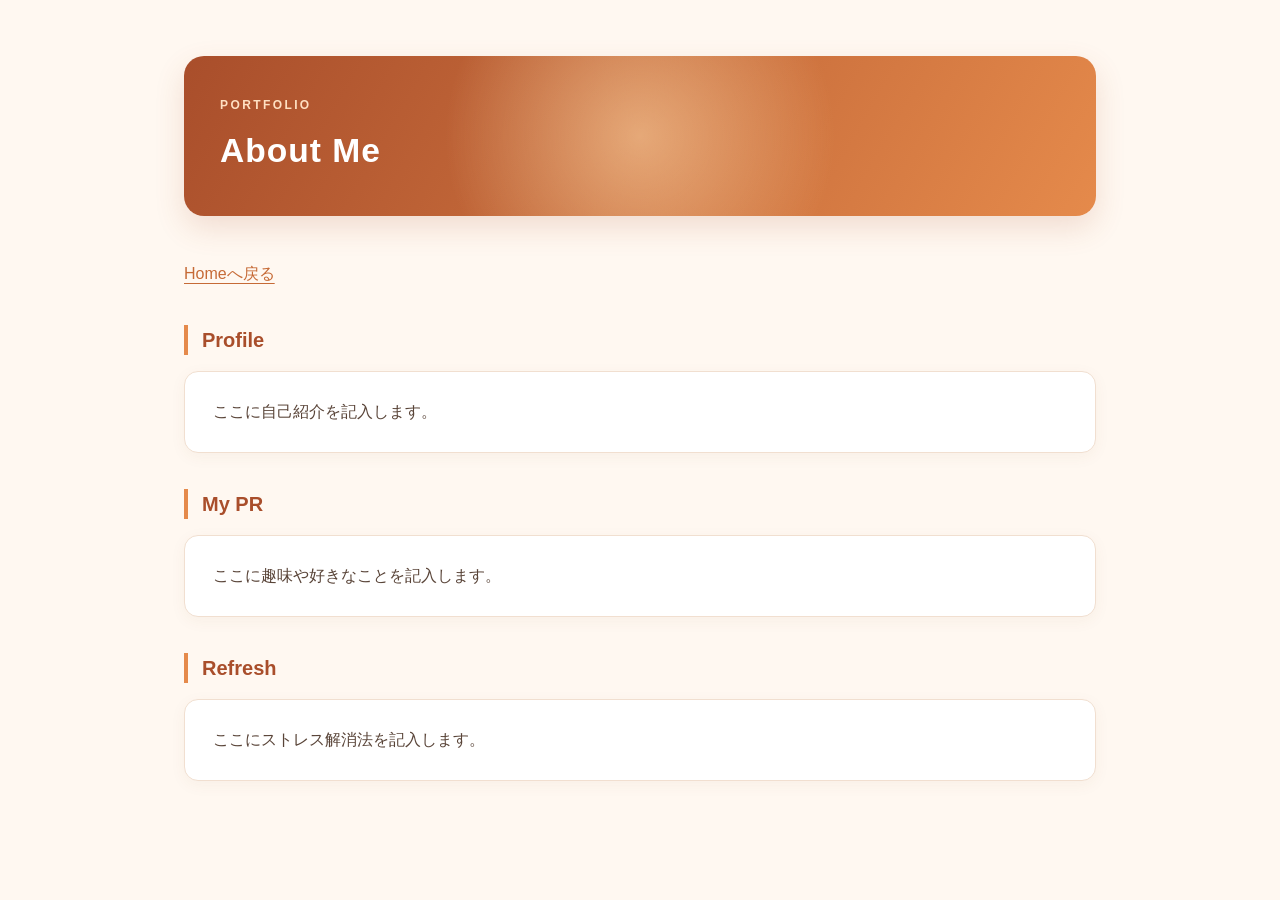
==== aboutme.html @ 0bdc8d9b "Merge pull request #9 from Polytech-Saito/feat/8 feat: add About Me" ====
<!DOCTYPE html>
<html>
<head>
<meta charset="UTF-8">
<meta name="viewport" content="width=device-width, initial-scal=1.0">
<title>About Me | ポートフォリオ公開サイト</title>
<link rel="stylesheet" href="css/style.css">
</head>
<body>
	<header>
		<h1>About Me</h1>
		<nav aria-label="ページナビゲーション">
					<a href="index.html">Homeへ戻る</a>
		</nav>
	</header>
	
	<main>
		<section>
			<h2>Profile</h2>
			<p>ここに自己紹介を記入します。</p>
		</section>
		<section>
			<h2>My PR</h2>
			<p>ここに趣味や好きなことを記入します。</p>
		</section>
		<section>
					<h2>Refresh</h2>
					<p>ここにストレス解消法を記入します。</p>
				</section>
	</main>
</body>
</html>
---- css/style.css ----
/* 余白や枠線を含めて、要素のサイズを計算する */
* {
    box-sizing: border-box;
}

/* ページ全体の背景 */
html {
    min-height: 100%;
    background-color: #fff8f1;
}

/* コンテンツを中央に配置する */
body {
    max-width: 960px;
    margin: 0 auto;
    padding: 56px 24px 80px;
    font-family: "Segoe UI", "Hiragino Kaku Gothic ProN",
        "Yu Gothic", Meiryo, sans-serif;
    color: #594438;
    line-height: 1.8;
    overflow-wrap: anywhere;
}

/* サイトのタイトル */
h1 {
    margin: 0 0 44px;
    padding: 40px 36px;
    border-radius: 20px;
    background: linear-gradient(120deg, #a94e2b, #e58a4b);
    box-shadow: 0 12px 30px rgba(169, 78, 43, 0.16);
    color: #ffffff;
    font-size: clamp(1.5rem, 3.5vw, 2.1rem);
    line-height: 1.5;
    letter-spacing: 0.03em;
}

/* タイトルの上に添える小さなラベル */
h1::before {
    content: "PORTFOLIO";
    display: block;
    margin-bottom: 12px;
    color: #ffe0c2;
    font-size: 0.75rem;
    font-weight: 600;
    letter-spacing: 0.2em;
}

/* 「自己紹介」「ポートフォリオ」の見出し */
h2 {
    margin: 36px 0 16px;
    padding-left: 14px;
    border-left: 4px solid #e58a4b;
    color: #a94e2b;
    font-size: 1.25rem;
    line-height: 1.5;
}

/* 本文を白いカードとして表示する */
p {
    margin: 0;
    padding: 24px 28px;
    border: 1px solid #f1dfd0;
    border-radius: 14px;
    background-color: #ffffff;
    box-shadow: 0 4px 16px rgba(120, 75, 45, 0.05);
    line-height: 2;
}

/* 作品紹介用のカード */
.portfolio-card {
    padding: 28px;
    border-top: 3px solid #e58a4b;
    color: #a94e2b;
    font-size: 1.15rem;
    font-weight: 700;
}

/* 作品名の上に添える小さなラベル */
.portfolio-card::before {
    content: "PROJECT";
    display: block;
    margin-bottom: 8px;
    color: #b18a72;
    font-size: 0.7rem;
    font-weight: 600;
    letter-spacing: 0.15em;
}

/* リンクを追加した場合の見た目 */
a {
    color: #c66a36;
    text-decoration-thickness: 1px;
    text-underline-offset: 4px;
}

a:hover {
    color: #93401f;
    text-decoration-thickness: 2px;
}

a:focus-visible {
    outline: 3px solid #e58a4b;
    outline-offset: 5px;
}

/* スマートフォンなど、画面が狭い場合 */
@media (max-width: 600px) {
    body {
        padding: 28px 16px 48px;
    }

    h1 {
        margin-bottom: 32px;
        padding: 28px 20px;
        border-radius: 16px;
    }

    h2 {
        margin-top: 28px;
        font-size: 1.1rem;
    }

    p,
    .portfolio-card {
        padding: 20px;
    }
}


/* =========================================================
   JavaScript と組み合わせた演出
   ========================================================= */

/* ダークモードの切り替えボタン */
.theme-toggle {
    display: block;
    margin: 0 0 18px auto;
    padding: 10px 18px;
    border: 1px solid #edcfb8;
    border-radius: 999px;
    background: #ffffff;
    color: #a94e2b;
    font: inherit;
    font-size: 0.9rem;
    font-weight: 700;
    cursor: pointer;
    transition: background-color 0.2s, transform 0.2s;
}

.theme-toggle:hover {
    background-color: #fff0e2;
    transform: translateY(-2px);
}

.theme-toggle:focus-visible {
    outline: 3px solid #e58a4b;
    outline-offset: 3px;
}

/* タイトル上をマウスが動くと光の位置が変わる */
h1 {
    background:
        radial-gradient(circle at var(--mouse-x, 50%) var(--mouse-y, 50%),
            rgba(255, 218, 170, 0.55), transparent 42%),
        linear-gradient(120deg, #a94e2b, #e58a4b);
}

/* 画面内に入ると、ふわっと表示する */
.js-enabled .reveal {
    opacity: 0;
    transform: translateY(22px);
    transition: opacity 0.7s ease, transform 0.7s ease;
}

.js-enabled .reveal.is-visible {
    opacity: 1;
    transform: translateY(0);
}

/* 作品カードはマウスを乗せると少し浮く */
.portfolio-card {
    transition: box-shadow 0.25s ease, transform 0.25s ease,
        opacity 0.7s ease;
}

.portfolio-card.is-visible:hover {
    transform: translateY(-5px);
    box-shadow: 0 12px 32px rgba(169, 78, 43, 0.16);
}

/* ダークモード */
html.dark {
    background-color: #1c1511;
}

.dark body {
    color: #eadbd0;
}

.dark h2 {
    color: #ffd0a8;
    border-left-color: #f0a36b;
}

.dark p {
    background-color: #30231d;
    color: #f5e8df;
    border-color: #594236;
    box-shadow: 0 5px 18px rgba(0, 0, 0, 0.2);
}

.dark .portfolio-card {
    border-top-color: #f0a36b;
}

.dark .portfolio-card::before {
    color: #c5a28c;
}

.dark .theme-toggle {
    color: #f5e8df;
    background-color: #382820;
    border-color: #6b5040;
}

.dark .theme-toggle:hover {
    background-color: #4a3529;
}

.dark a {
    color: #ffbd8a;
}

/* アニメーションを控えたい設定の人には、動かさず表示する */
@media (prefers-reduced-motion: reduce) {
    .js-enabled .reveal {
        opacity: 1;
        transform: none;
        transition: none;
    }

    .theme-toggle,
    .portfolio-card {
        transition: none;
    }

    .theme-toggle:hover,
    .portfolio-card.is-visible:hover {
        transform: none;
    }
}


/* ==========================================
   ポートフォリオ一覧
   ========================================== */

/* カードを横並びにする */
.portfolio-grid {
    display: grid;
    grid-template-columns: repeat(2, minmax(0, 1fr));
    gap: 24px;
}

/* カード全体 */
.portfolio-grid .portfolio-card {
    padding: 0;
    overflow: hidden;
    background: #ffffff;
    border: 1px solid #f1dfd0;
    border-radius: 16px;
    box-shadow: 0 4px 16px rgba(120, 75, 45, 0.06);
    color: #594438;
    font-size: 1rem;
    font-weight: normal;
    transition:
        transform 0.25s ease,
        box-shadow 0.25s ease,
        opacity 0.7s ease;
}

/* 既存の擬似要素によるPROJECT表示を無効化 */
.portfolio-grid .portfolio-card::before {
    content: none;
}

/* カードのホバー演出 */
.portfolio-grid .portfolio-card:hover {
    transform: translateY(-5px);
    box-shadow: 0 12px 32px rgba(169, 78, 43, 0.15);
}

/* カード上部の画像領域 */
.portfolio-image {
    display: flex;
    align-items: center;
    justify-content: center;
    height: 150px;
    background: linear-gradient(135deg, #b95d35, #f0a36b);
    color: white;
    font-size: 0.9rem;
    font-weight: 700;
    letter-spacing: 0.15em;
}

/* 制作予定カード */
.portfolio-image-next {
    background: linear-gradient(135deg, #c4a18a, #e5c8b2);
}

/* カード本文 */
.portfolio-content {
    padding: 24px;
}

.portfolio-content h3 {
    margin: 0 0 12px;
    color: #a94e2b;
    font-size: 1.2rem;
}

/* 作品の説明文 */
.portfolio-grid .portfolio-description {
    margin: 0 0 18px;
    padding: 0;
    border: none;
    border-radius: 0;
    background: transparent;
    box-shadow: none;
    color: #927767;
    font-size: 0.9rem;
    font-weight: normal;
    line-height: 1.8;
}

/* 使用技術タグ */
.portfolio-tags {
    display: flex;
    flex-wrap: wrap;
    gap: 8px;
    margin-bottom: 20px;
}

.portfolio-tags span {
    padding: 4px 12px;
    border-radius: 6px;
    background: #fff0e2;
    color: #b95d35;
    font-size: 0.75rem;
    font-weight: 600;
}

/* GitHubへのリンク */
.portfolio-link {
    display: inline-block;
    font-size: 0.9rem;
    font-weight: 700;
}

/* ==========================================
   ダークモード対応
   ========================================== */

.dark .portfolio-grid .portfolio-card {
    background: #30231d;
    border-color: #594236;
    color: #f5e8df;
}

.dark .portfolio-content h3 {
    color: #ffd0a8;
}

.dark .portfolio-grid .portfolio-description {
    background: transparent;
    color: #d9c1b1;
    box-shadow: none;
}

.dark .portfolio-tags span {
    background: #513426;
    color: #ffd0a8;
}

/* ==========================================
   レスポンシブ対応
   ========================================== */

@media (max-width: 600px) {
    .portfolio-grid {
        grid-template-columns: 1fr;
    }

    .portfolio-image {
        height: 130px;
    }

    .portfolio-content {
        padding: 20px;
    }
}

/* アニメーション軽減設定 */
@media (prefers-reduced-motion: reduce) {
    .portfolio-grid .portfolio-card {
        transition: none;
    }

    .portfolio-grid .portfolio-card:hover {
        transform: none;
    }
}}
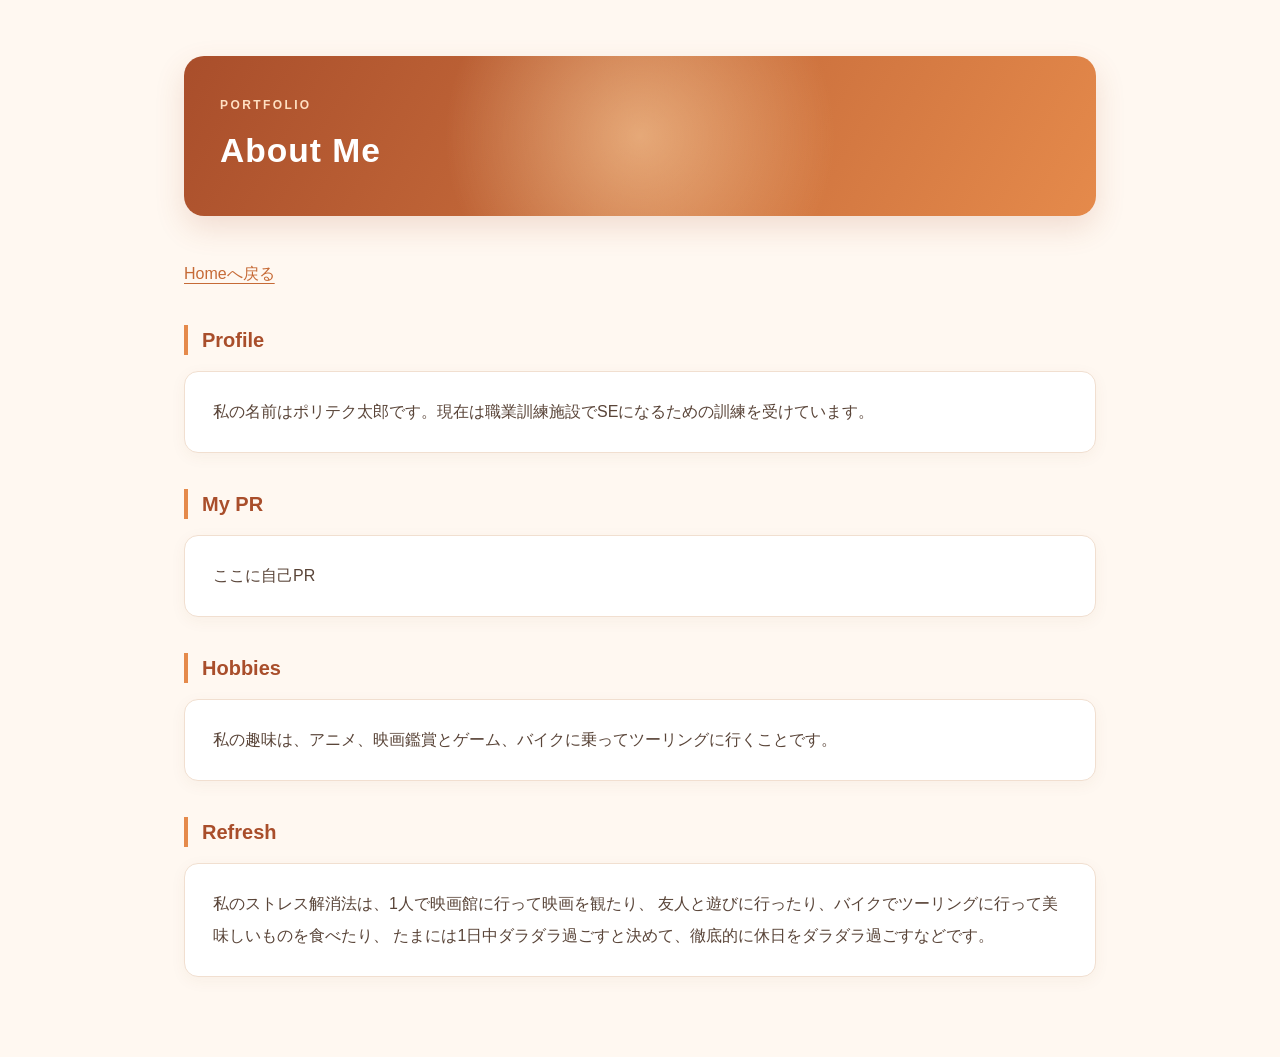
==== commit a6c9475e: "Merge pull request #11 from Polytech-Saito/feature/10 feat:aboutme.htmlに詳細を記述" ====
--- a/aboutme.html
+++ b/aboutme.html
@@ -1,32 +1,42 @@
 <!DOCTYPE html>
 <html>
+
 <head>
-<meta charset="UTF-8">
-<meta name="viewport" content="width=device-width, initial-scal=1.0">
-<title>About Me | ポートフォリオ公開サイト</title>
-<link rel="stylesheet" href="css/style.css">
+	<meta charset="UTF-8">
+	<meta name="viewport" content="width=device-width, initial-scal=1.0">
+	<title>About Me | ポートフォリオ公開サイト</title>
+	<link rel="stylesheet" href="css/style.css">
 </head>
+
 <body>
 	<header>
 		<h1>About Me</h1>
 		<nav aria-label="ページナビゲーション">
-					<a href="index.html">Homeへ戻る</a>
+			<a href="index.html">Homeへ戻る</a>
 		</nav>
 	</header>
-	
+
 	<main>
 		<section>
 			<h2>Profile</h2>
-			<p>ここに自己紹介を記入します。</p>
+			<p>私の名前はポリテク太郎です。現在は職業訓練施設でSEになるための訓練を受けています。</p>
 		</section>
 		<section>
 			<h2>My PR</h2>
-			<p>ここに趣味や好きなことを記入します。</p>
+			<p>ここに自己PR</p>
 		</section>
 		<section>
-					<h2>Refresh</h2>
-					<p>ここにストレス解消法を記入します。</p>
-				</section>
+			<h2>Hobbies</h2>
+			<p>私の趣味は、アニメ、映画鑑賞とゲーム、バイクに乗ってツーリングに行くことです。</p>
+		</section>
+		<section>
+			<h2>Refresh</h2>
+			<p>私のストレス解消法は、1人で映画館に行って映画を観たり、
+				友人と遊びに行ったり、バイクでツーリングに行って美味しいものを食べたり、
+				たまには1日中ダラダラ過ごすと決めて、徹底的に休日をダラダラ過ごすなどです。
+			</p>
+		</section>
 	</main>
 </body>
+
 </html>
